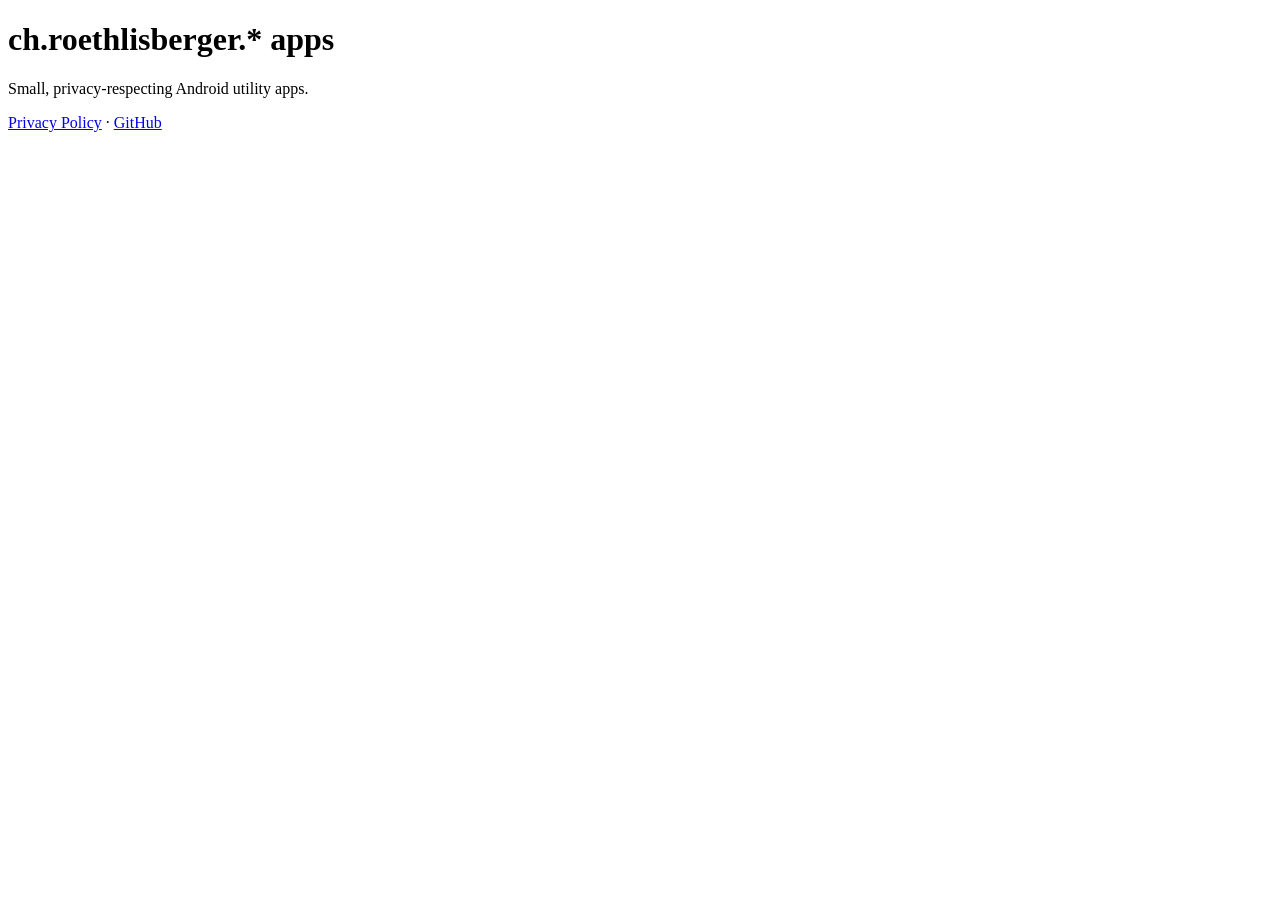
==== index.html @ 37529374 "app-ads.txt for AdMob (pub-1104017260796182) + minimal landing page Co-Authored-By: Claude Opus 4.7 " ====
<!DOCTYPE html>
<html lang="en">
<head>
  <meta charset="utf-8">
  <meta name="viewport" content="width=device-width, initial-scale=1">
  <title>ch.roethlisberger apps</title>
</head>
<body>
  <h1>ch.roethlisberger.* apps</h1>
  <p>Small, privacy-respecting Android utility apps.</p>
  <p>
    <a href="/privacy/">Privacy Policy</a> &middot;
    <a href="https://github.com/Tourist105">GitHub</a>
  </p>
</body>
</html>
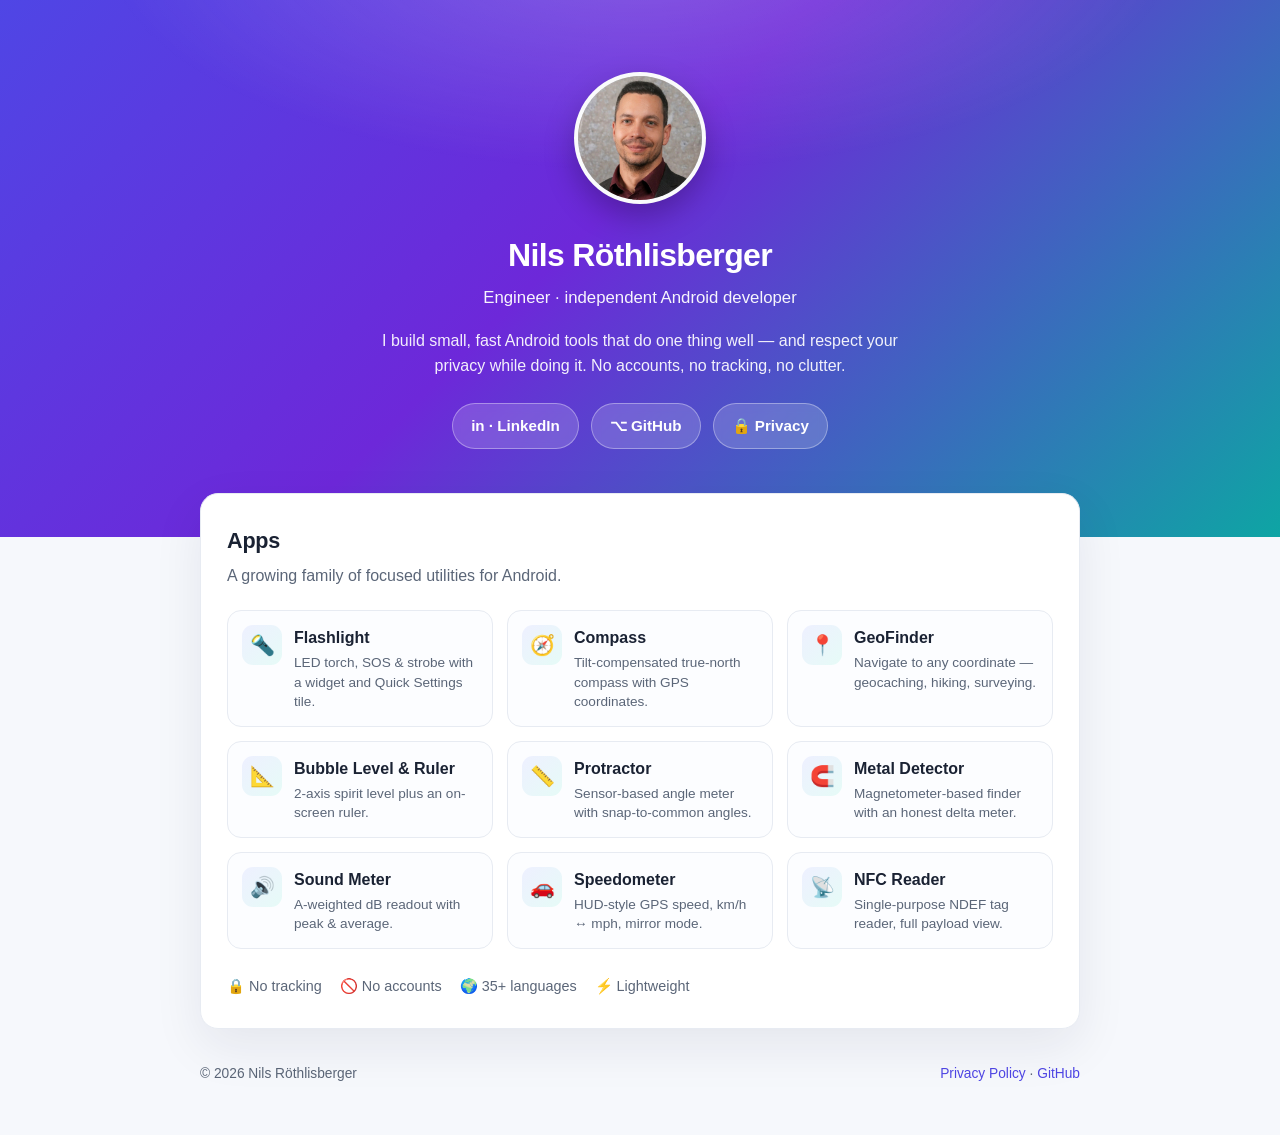
==== commit f0a06a63: "Redesign landing page: profile hero + app portfolio Modern responsive design (gradient hero, photo, " ====
--- a/index.html
+++ b/index.html
@@ -3,14 +3,101 @@
 <head>
   <meta charset="utf-8">
   <meta name="viewport" content="width=device-width, initial-scale=1">
-  <title>ch.roethlisberger apps</title>
+  <title>Nils Röthlisberger — Android apps</title>
+  <meta name="description" content="Small, fast, privacy-respecting Android utility apps by Nils Röthlisberger.">
+  <link rel="icon" href="data:image/svg+xml,<svg xmlns='http://www.w3.org/2000/svg' viewBox='0 0 100 100'><text y='.9em' font-size='90'>🧭</text></svg>">
+  <style>
+    :root{
+      --ink:#1a2233; --muted:#5b6678; --line:#e7ebf2; --card:#ffffff;
+      --accent:#4f46e5; --accent2:#0ea5a4; --bg:#f6f8fc;
+    }
+    *{box-sizing:border-box}
+    html{scroll-behavior:smooth}
+    body{margin:0;background:var(--bg);color:var(--ink);
+      font-family:-apple-system,BlinkMacSystemFont,"Segoe UI",Roboto,Helvetica,Arial,sans-serif;
+      line-height:1.6;-webkit-font-smoothing:antialiased}
+    a{color:var(--accent);text-decoration:none}
+
+    .hero{position:relative;overflow:hidden;color:#fff;text-align:center;
+      padding:72px 20px 88px;
+      background:linear-gradient(135deg,#4f46e5 0%,#6d28d9 45%,#0ea5a4 100%)}
+    .hero::after{content:"";position:absolute;inset:0;
+      background:radial-gradient(60% 60% at 50% -10%,rgba(255,255,255,.22),transparent 70%);pointer-events:none}
+    .avatar{width:132px;height:132px;border-radius:50%;object-fit:cover;
+      border:4px solid rgba(255,255,255,.85);box-shadow:0 12px 30px rgba(0,0,0,.25);
+      background:#dfe3ee}
+    .hero h1{margin:18px 0 4px;font-size:2rem;font-weight:800;letter-spacing:-.02em}
+    .hero .tag{margin:0;font-size:1.05rem;font-weight:500;opacity:.95}
+    .hero .bio{max-width:560px;margin:16px auto 0;opacity:.92;font-size:1rem}
+    .links{margin-top:24px;display:flex;gap:12px;justify-content:center;flex-wrap:wrap}
+    .btn{display:inline-flex;align-items:center;gap:8px;padding:10px 18px;border-radius:999px;
+      font-weight:600;font-size:.95rem;background:rgba(255,255,255,.16);color:#fff;
+      border:1px solid rgba(255,255,255,.35);backdrop-filter:blur(4px);transition:.18s}
+    .btn:hover{background:#fff;color:var(--accent);transform:translateY(-1px)}
+
+    .wrap{max-width:920px;margin:0 auto;padding:0 20px}
+    .section{margin:-44px auto 0;position:relative;z-index:2}
+    .panel{background:var(--card);border:1px solid var(--line);border-radius:18px;
+      padding:30px 26px;box-shadow:0 18px 50px rgba(20,30,60,.08)}
+    h2{font-size:1.35rem;margin:0 0 4px;letter-spacing:-.01em}
+    .lead{color:var(--muted);margin:0 0 22px}
+
+    .grid{display:grid;gap:14px;grid-template-columns:repeat(auto-fill,minmax(220px,1fr))}
+    .app{display:flex;gap:12px;align-items:flex-start;padding:14px;border:1px solid var(--line);
+      border-radius:14px;background:#fcfdff;transition:.18s}
+    .app:hover{border-color:#cdd6ea;box-shadow:0 8px 22px rgba(20,30,60,.07);transform:translateY(-2px)}
+    .ico{flex:0 0 40px;width:40px;height:40px;border-radius:11px;display:grid;place-items:center;
+      font-size:20px;background:linear-gradient(135deg,#eef0ff,#e6fbf7)}
+    .app h3{margin:0 0 2px;font-size:1rem}
+    .app p{margin:0;color:var(--muted);font-size:.85rem;line-height:1.45}
+
+    .values{margin-top:26px;display:flex;gap:18px;flex-wrap:wrap;color:var(--muted);font-size:.9rem}
+    .values span{display:inline-flex;align-items:center;gap:7px}
+
+    footer{max-width:920px;margin:34px auto 50px;padding:0 20px;color:var(--muted);
+      font-size:.86rem;display:flex;justify-content:space-between;flex-wrap:wrap;gap:8px}
+    @media(max-width:520px){.hero{padding:56px 18px 80px}.hero h1{font-size:1.7rem}}
+  </style>
 </head>
 <body>
-  <h1>ch.roethlisberger.* apps</h1>
-  <p>Small, privacy-respecting Android utility apps.</p>
-  <p>
-    <a href="/privacy/">Privacy Policy</a> &middot;
-    <a href="https://github.com/Tourist105">GitHub</a>
-  </p>
+  <header class="hero">
+    <img class="avatar" src="nils.jpg" alt="Nils Röthlisberger">
+    <h1>Nils Röthlisberger</h1>
+    <p class="tag">Engineer · independent Android developer</p>
+    <p class="bio">I build small, fast Android tools that do one thing well — and respect your
+      privacy while doing it. No accounts, no tracking, no clutter.</p>
+    <div class="links">
+      <a class="btn" href="https://www.linkedin.com/in/nilsroethlisberger" target="_blank" rel="noopener">in · LinkedIn</a>
+      <a class="btn" href="https://github.com/Tourist105" target="_blank" rel="noopener">⌥ GitHub</a>
+      <a class="btn" href="/privacy/">🔒 Privacy</a>
+    </div>
+  </header>
+
+  <main class="wrap section">
+    <section class="panel">
+      <h2>Apps</h2>
+      <p class="lead">A growing family of focused utilities for Android.</p>
+      <div class="grid">
+        <div class="app"><div class="ico">🔦</div><div><h3>Flashlight</h3><p>LED torch, SOS &amp; strobe with a widget and Quick Settings tile.</p></div></div>
+        <div class="app"><div class="ico">🧭</div><div><h3>Compass</h3><p>Tilt-compensated true-north compass with GPS coordinates.</p></div></div>
+        <div class="app"><div class="ico">📍</div><div><h3>GeoFinder</h3><p>Navigate to any coordinate — geocaching, hiking, surveying.</p></div></div>
+        <div class="app"><div class="ico">📐</div><div><h3>Bubble Level &amp; Ruler</h3><p>2-axis spirit level plus an on-screen ruler.</p></div></div>
+        <div class="app"><div class="ico">📏</div><div><h3>Protractor</h3><p>Sensor-based angle meter with snap-to-common angles.</p></div></div>
+        <div class="app"><div class="ico">🧲</div><div><h3>Metal Detector</h3><p>Magnetometer-based finder with an honest delta meter.</p></div></div>
+        <div class="app"><div class="ico">🔊</div><div><h3>Sound Meter</h3><p>A-weighted dB readout with peak &amp; average.</p></div></div>
+        <div class="app"><div class="ico">🚗</div><div><h3>Speedometer</h3><p>HUD-style GPS speed, km/h ↔ mph, mirror mode.</p></div></div>
+        <div class="app"><div class="ico">📡</div><div><h3>NFC Reader</h3><p>Single-purpose NDEF tag reader, full payload view.</p></div></div>
+      </div>
+      <div class="values">
+        <span>🔒 No tracking</span><span>🚫 No accounts</span><span>🌍 35+ languages</span><span>⚡ Lightweight</span>
+      </div>
+    </section>
+  </main>
+
+  <footer>
+    <span>© <span id="y"></span> Nils Röthlisberger</span>
+    <span><a href="/privacy/">Privacy Policy</a> · <a href="https://github.com/Tourist105">GitHub</a></span>
+  </footer>
+  <script>document.getElementById('y').textContent=new Date().getFullYear()</script>
 </body>
 </html>
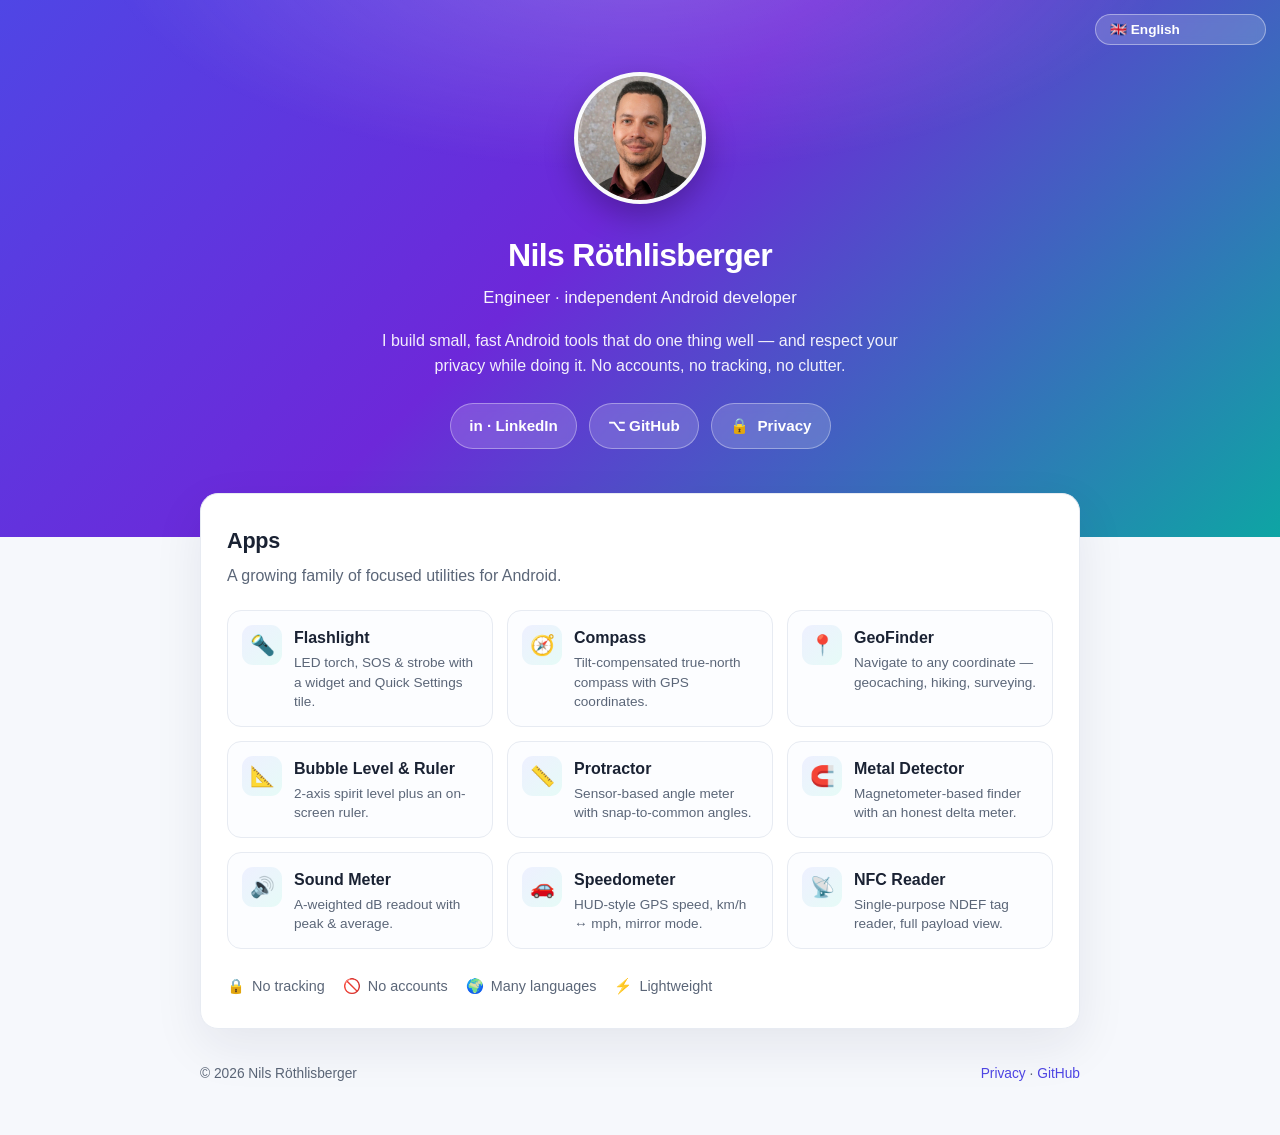
==== commit b26892d8: "Landing page: 33-language i18n (incl. Swiss German) + fix LinkedIn URL - Language switcher + browser" ====
--- a/index.html
+++ b/index.html
@@ -7,25 +7,25 @@
   <meta name="description" content="Small, fast, privacy-respecting Android utility apps by Nils Röthlisberger.">
   <link rel="icon" href="data:image/svg+xml,<svg xmlns='http://www.w3.org/2000/svg' viewBox='0 0 100 100'><text y='.9em' font-size='90'>🧭</text></svg>">
   <style>
-    :root{
-      --ink:#1a2233; --muted:#5b6678; --line:#e7ebf2; --card:#ffffff;
-      --accent:#4f46e5; --accent2:#0ea5a4; --bg:#f6f8fc;
-    }
+    :root{--ink:#1a2233;--muted:#5b6678;--line:#e7ebf2;--card:#fff;--accent:#4f46e5;--bg:#f6f8fc}
     *{box-sizing:border-box}
     html{scroll-behavior:smooth}
     body{margin:0;background:var(--bg);color:var(--ink);
       font-family:-apple-system,BlinkMacSystemFont,"Segoe UI",Roboto,Helvetica,Arial,sans-serif;
       line-height:1.6;-webkit-font-smoothing:antialiased}
     a{color:var(--accent);text-decoration:none}
-
-    .hero{position:relative;overflow:hidden;color:#fff;text-align:center;
-      padding:72px 20px 88px;
+    .hero{position:relative;overflow:hidden;color:#fff;text-align:center;padding:72px 20px 88px;
       background:linear-gradient(135deg,#4f46e5 0%,#6d28d9 45%,#0ea5a4 100%)}
     .hero::after{content:"";position:absolute;inset:0;
       background:radial-gradient(60% 60% at 50% -10%,rgba(255,255,255,.22),transparent 70%);pointer-events:none}
+    .langwrap{position:absolute;top:14px;right:14px;z-index:3}
+    [dir=rtl] .langwrap{right:auto;left:14px}
+    #lang{appearance:none;-webkit-appearance:none;background:rgba(255,255,255,.16);color:#fff;
+      border:1px solid rgba(255,255,255,.4);border-radius:999px;padding:7px 14px;font-size:.85rem;
+      font-weight:600;cursor:pointer;backdrop-filter:blur(4px)}
+    #lang option{color:#1a2233}
     .avatar{width:132px;height:132px;border-radius:50%;object-fit:cover;
-      border:4px solid rgba(255,255,255,.85);box-shadow:0 12px 30px rgba(0,0,0,.25);
-      background:#dfe3ee}
+      border:4px solid rgba(255,255,255,.85);box-shadow:0 12px 30px rgba(0,0,0,.25);background:#dfe3ee}
     .hero h1{margin:18px 0 4px;font-size:2rem;font-weight:800;letter-spacing:-.02em}
     .hero .tag{margin:0;font-size:1.05rem;font-weight:500;opacity:.95}
     .hero .bio{max-width:560px;margin:16px auto 0;opacity:.92;font-size:1rem}
@@ -34,14 +34,12 @@
       font-weight:600;font-size:.95rem;background:rgba(255,255,255,.16);color:#fff;
       border:1px solid rgba(255,255,255,.35);backdrop-filter:blur(4px);transition:.18s}
     .btn:hover{background:#fff;color:var(--accent);transform:translateY(-1px)}
-
     .wrap{max-width:920px;margin:0 auto;padding:0 20px}
     .section{margin:-44px auto 0;position:relative;z-index:2}
-    .panel{background:var(--card);border:1px solid var(--line);border-radius:18px;
-      padding:30px 26px;box-shadow:0 18px 50px rgba(20,30,60,.08)}
+    .panel{background:var(--card);border:1px solid var(--line);border-radius:18px;padding:30px 26px;
+      box-shadow:0 18px 50px rgba(20,30,60,.08)}
     h2{font-size:1.35rem;margin:0 0 4px;letter-spacing:-.01em}
     .lead{color:var(--muted);margin:0 0 22px}
-
     .grid{display:grid;gap:14px;grid-template-columns:repeat(auto-fill,minmax(220px,1fr))}
     .app{display:flex;gap:12px;align-items:flex-start;padding:14px;border:1px solid var(--line);
       border-radius:14px;background:#fcfdff;transition:.18s}
@@ -50,33 +48,31 @@
       font-size:20px;background:linear-gradient(135deg,#eef0ff,#e6fbf7)}
     .app h3{margin:0 0 2px;font-size:1rem}
     .app p{margin:0;color:var(--muted);font-size:.85rem;line-height:1.45}
-
     .values{margin-top:26px;display:flex;gap:18px;flex-wrap:wrap;color:var(--muted);font-size:.9rem}
     .values span{display:inline-flex;align-items:center;gap:7px}
-
-    footer{max-width:920px;margin:34px auto 50px;padding:0 20px;color:var(--muted);
-      font-size:.86rem;display:flex;justify-content:space-between;flex-wrap:wrap;gap:8px}
+    footer{max-width:920px;margin:34px auto 50px;padding:0 20px;color:var(--muted);font-size:.86rem;
+      display:flex;justify-content:space-between;flex-wrap:wrap;gap:8px}
     @media(max-width:520px){.hero{padding:56px 18px 80px}.hero h1{font-size:1.7rem}}
   </style>
 </head>
 <body>
   <header class="hero">
+    <div class="langwrap"><select id="lang" aria-label="Language"></select></div>
     <img class="avatar" src="nils.jpg" alt="Nils Röthlisberger">
     <h1>Nils Röthlisberger</h1>
-    <p class="tag">Engineer · independent Android developer</p>
-    <p class="bio">I build small, fast Android tools that do one thing well — and respect your
-      privacy while doing it. No accounts, no tracking, no clutter.</p>
+    <p class="tag" data-i18n="tag">Engineer · independent Android developer</p>
+    <p class="bio" data-i18n="bio">I build small, fast Android tools that do one thing well — and respect your privacy while doing it. No accounts, no tracking, no clutter.</p>
     <div class="links">
-      <a class="btn" href="https://www.linkedin.com/in/nilsroethlisberger" target="_blank" rel="noopener">in · LinkedIn</a>
+      <a class="btn" href="https://www.linkedin.com/in/nils-r%C3%B6thlisberger-36630034a/" target="_blank" rel="noopener">in · LinkedIn</a>
       <a class="btn" href="https://github.com/Tourist105" target="_blank" rel="noopener">⌥ GitHub</a>
-      <a class="btn" href="/privacy/">🔒 Privacy</a>
+      <a class="btn" href="/privacy/">🔒 <span data-i18n="privacy">Privacy</span></a>
     </div>
   </header>
 
   <main class="wrap section">
     <section class="panel">
-      <h2>Apps</h2>
-      <p class="lead">A growing family of focused utilities for Android.</p>
+      <h2 data-i18n="apps">Apps</h2>
+      <p class="lead" data-i18n="lead">A growing family of focused utilities for Android.</p>
       <div class="grid">
         <div class="app"><div class="ico">🔦</div><div><h3>Flashlight</h3><p>LED torch, SOS &amp; strobe with a widget and Quick Settings tile.</p></div></div>
         <div class="app"><div class="ico">🧭</div><div><h3>Compass</h3><p>Tilt-compensated true-north compass with GPS coordinates.</p></div></div>
@@ -89,15 +85,81 @@
         <div class="app"><div class="ico">📡</div><div><h3>NFC Reader</h3><p>Single-purpose NDEF tag reader, full payload view.</p></div></div>
       </div>
       <div class="values">
-        <span>🔒 No tracking</span><span>🚫 No accounts</span><span>🌍 35+ languages</span><span>⚡ Lightweight</span>
+        <span>🔒 <span data-i18n="vTrack">No tracking</span></span>
+        <span>🚫 <span data-i18n="vAcct">No accounts</span></span>
+        <span>🌍 <span data-i18n="vLang">Many languages</span></span>
+        <span>⚡ <span data-i18n="vLight">Lightweight</span></span>
       </div>
     </section>
   </main>
 
   <footer>
     <span>© <span id="y"></span> Nils Röthlisberger</span>
-    <span><a href="/privacy/">Privacy Policy</a> · <a href="https://github.com/Tourist105">GitHub</a></span>
+    <span><a href="/privacy/" data-i18n="privacy">Privacy</a> · <a href="https://github.com/Tourist105">GitHub</a></span>
   </footer>
-  <script>document.getElementById('y').textContent=new Date().getFullYear()</script>
+
+  <script>
+  document.getElementById('y').textContent=new Date().getFullYear();
+  const I18N={
+    en:{tag:"Engineer · independent Android developer",bio:"I build small, fast Android tools that do one thing well — and respect your privacy while doing it. No accounts, no tracking, no clutter.",privacy:"Privacy",apps:"Apps",lead:"A growing family of focused utilities for Android.",vTrack:"No tracking",vAcct:"No accounts",vLang:"Many languages",vLight:"Lightweight"},
+    de:{tag:"Ingenieur · unabhängiger Android-Entwickler",bio:"Ich baue kleine, schnelle Android-Tools, die eine Sache gut machen — und dabei deine Privatsphäre respektieren. Keine Konten, kein Tracking, kein Ballast.",privacy:"Datenschutz",apps:"Apps",lead:"Eine wachsende Familie fokussierter Android-Tools.",vTrack:"Kein Tracking",vAcct:"Keine Konten",vLang:"Viele Sprachen",vLight:"Leichtgewichtig"},
+    fr:{tag:"Ingénieur · développeur Android indépendant",bio:"Je crée de petits outils Android rapides qui font une chose bien — tout en respectant votre vie privée. Pas de comptes, pas de pistage, pas d'encombrement.",privacy:"Confidentialité",apps:"Applications",lead:"Une famille grandissante d'utilitaires Android ciblés.",vTrack:"Aucun pistage",vAcct:"Aucun compte",vLang:"De nombreuses langues",vLight:"Léger"},
+    it:{tag:"Ingegnere · sviluppatore Android indipendente",bio:"Creo piccoli e veloci strumenti Android che fanno bene una cosa sola — rispettando la tua privacy. Niente account, niente tracciamento, niente fronzoli.",privacy:"Privacy",apps:"App",lead:"Una famiglia in crescita di utilità Android mirate.",vTrack:"Nessun tracciamento",vAcct:"Nessun account",vLang:"Molte lingue",vLight:"Leggero"},
+    es:{tag:"Ingeniero · desarrollador Android independiente",bio:"Creo herramientas Android pequeñas y rápidas que hacen una cosa bien, respetando tu privacidad. Sin cuentas, sin rastreo, sin estorbos.",privacy:"Privacidad",apps:"Apps",lead:"Una familia creciente de utilidades Android enfocadas.",vTrack:"Sin rastreo",vAcct:"Sin cuentas",vLang:"Muchos idiomas",vLight:"Ligero"},
+    pt:{tag:"Engenheiro · desenvolvedor Android independente",bio:"Crio ferramentas Android pequenas e rápidas que fazem uma coisa bem — respeitando a sua privacidade. Sem contas, sem rastreamento, sem excessos.",privacy:"Privacidade",apps:"Apps",lead:"Uma família crescente de utilitários Android focados.",vTrack:"Sem rastreamento",vAcct:"Sem contas",vLang:"Muitos idiomas",vLight:"Leve"},
+    nl:{tag:"Ingenieur · onafhankelijke Android-ontwikkelaar",bio:"Ik maak kleine, snelle Android-tools die één ding goed doen — met respect voor je privacy. Geen accounts, geen tracking, geen rommel.",privacy:"Privacy",apps:"Apps",lead:"Een groeiende familie van gerichte Android-hulpmiddelen.",vTrack:"Geen tracking",vAcct:"Geen accounts",vLang:"Veel talen",vLight:"Lichtgewicht"},
+    pl:{tag:"Inżynier · niezależny deweloper Androida",bio:"Tworzę małe, szybkie narzędzia na Androida, które robią jedną rzecz dobrze — szanując Twoją prywatność. Bez kont, bez śledzenia, bez bałaganu.",privacy:"Prywatność",apps:"Aplikacje",lead:"Rosnąca rodzina skupionych narzędzi na Androida.",vTrack:"Brak śledzenia",vAcct:"Brak kont",vLang:"Wiele języków",vLight:"Lekki"},
+    ru:{tag:"Инженер · независимый Android-разработчик",bio:"Я создаю маленькие быстрые инструменты для Android, которые хорошо делают одно дело — и уважают вашу приватность. Без аккаунтов, без слежки, без лишнего.",privacy:"Конфиденциальность",apps:"Приложения",lead:"Растущее семейство компактных утилит для Android.",vTrack:"Без слежки",vAcct:"Без аккаунтов",vLang:"Много языков",vLight:"Лёгкий"},
+    uk:{tag:"Інженер · незалежний Android-розробник",bio:"Я створюю маленькі швидкі інструменти для Android, які добре роблять одну справу — і поважають вашу приватність. Без акаунтів, без стеження, без зайвого.",privacy:"Конфіденційність",apps:"Застосунки",lead:"Зростаюча родина компактних утиліт для Android.",vTrack:"Без стеження",vAcct:"Без акаунтів",vLang:"Багато мов",vLight:"Легкий"},
+    cs:{tag:"Inženýr · nezávislý vývojář pro Android",bio:"Tvořím malé, rychlé nástroje pro Android, které dělají jednu věc dobře — a respektují vaše soukromí. Žádné účty, žádné sledování, žádný nepořádek.",privacy:"Soukromí",apps:"Aplikace",lead:"Rostoucí rodina cílených nástrojů pro Android.",vTrack:"Žádné sledování",vAcct:"Žádné účty",vLang:"Mnoho jazyků",vLight:"Lehký"},
+    da:{tag:"Ingeniør · uafhængig Android-udvikler",bio:"Jeg laver små, hurtige Android-værktøjer, der gør én ting godt — og respekterer dit privatliv. Ingen konti, ingen sporing, intet rod.",privacy:"Privatliv",apps:"Apps",lead:"En voksende familie af fokuserede Android-værktøjer.",vTrack:"Ingen sporing",vAcct:"Ingen konti",vLang:"Mange sprog",vLight:"Letvægts"},
+    sv:{tag:"Ingenjör · oberoende Android-utvecklare",bio:"Jag bygger små, snabba Android-verktyg som gör en sak bra — och respekterar din integritet. Inga konton, ingen spårning, inget krångel.",privacy:"Integritet",apps:"Appar",lead:"En växande familj av fokuserade Android-verktyg.",vTrack:"Ingen spårning",vAcct:"Inga konton",vLang:"Många språk",vLight:"Lättviktig"},
+    ro:{tag:"Inginer · dezvoltator Android independent",bio:"Creez unelte Android mici și rapide care fac un lucru bine — respectându-ți confidențialitatea. Fără conturi, fără urmărire, fără dezordine.",privacy:"Confidențialitate",apps:"Aplicații",lead:"O familie în creștere de utilitare Android concentrate.",vTrack:"Fără urmărire",vAcct:"Fără conturi",vLang:"Multe limbi",vLight:"Ușor"},
+    hu:{tag:"Mérnök · független Android-fejlesztő",bio:"Kicsi, gyors Android-eszközöket készítek, amelyek egy dolgot csinálnak jól — tiszteletben tartva a magánszférádat. Nincs fiók, nincs követés, nincs felesleg.",privacy:"Adatvédelem",apps:"Alkalmazások",lead:"Fókuszált Android-eszközök növekvő családja.",vTrack:"Nincs követés",vAcct:"Nincs fiók",vLang:"Sok nyelv",vLight:"Könnyű"},
+    el:{tag:"Μηχανικός · ανεξάρτητος προγραμματιστής Android",bio:"Φτιάχνω μικρά, γρήγορα εργαλεία Android που κάνουν ένα πράγμα καλά — σεβόμενος το απόρρητό σας. Χωρίς λογαριασμούς, χωρίς παρακολούθηση, χωρίς περιττά.",privacy:"Απόρρητο",apps:"Εφαρμογές",lead:"Μια αυξανόμενη οικογένεια εστιασμένων εργαλείων Android.",vTrack:"Χωρίς παρακολούθηση",vAcct:"Χωρίς λογαριασμούς",vLang:"Πολλές γλώσσες",vLight:"Ελαφρύ"},
+    tr:{tag:"Mühendis · bağımsız Android geliştiricisi",bio:"Tek bir işi iyi yapan küçük, hızlı Android araçları yapıyorum — gizliliğinize saygı duyarak. Hesap yok, takip yok, karmaşa yok.",privacy:"Gizlilik",apps:"Uygulamalar",lead:"Odaklı Android araçlarından oluşan büyüyen bir aile.",vTrack:"Takip yok",vAcct:"Hesap yok",vLang:"Birçok dil",vLight:"Hafif"},
+    ar:{tag:"مهندس · مطوّر Android مستقل",bio:"أصنع أدوات Android صغيرة وسريعة تؤدي مهمة واحدة بإتقان — مع احترام خصوصيتك. بلا حسابات، بلا تتبّع، بلا فوضى.",privacy:"الخصوصية",apps:"التطبيقات",lead:"عائلة متنامية من أدوات Android المركّزة.",vTrack:"بلا تتبّع",vAcct:"بلا حسابات",vLang:"لغات عديدة",vLight:"خفيف"},
+    fa:{tag:"مهندس · توسعه‌دهنده مستقل اندروید",bio:"ابزارهای کوچک و سریع اندروید می‌سازم که یک کار را خوب انجام می‌دهند — و به حریم خصوصی شما احترام می‌گذارند. بدون حساب، بدون ردیابی، بدون شلوغی.",privacy:"حریم خصوصی",apps:"برنامه‌ها",lead:"خانواده‌ای رو به رشد از ابزارهای متمرکز اندروید.",vTrack:"بدون ردیابی",vAcct:"بدون حساب",vLang:"زبان‌های متعدد",vLight:"سبک"},
+    he:{tag:"מהנדס · מפתח אנדרואיד עצמאי",bio:"אני בונה כלי אנדרואיד קטנים ומהירים שעושים דבר אחד היטב — תוך כבוד לפרטיות שלך. בלי חשבונות, בלי מעקב, בלי עומס.",privacy:"פרטיות",apps:"אפליקציות",lead:"משפחה גדלה של כלי אנדרואיד ממוקדים.",vTrack:"בלי מעקב",vAcct:"בלי חשבונות",vLang:"שפות רבות",vLight:"קליל"},
+    hi:{tag:"इंजीनियर · स्वतंत्र Android डेवलपर",bio:"मैं छोटे, तेज़ Android टूल बनाता हूँ जो एक काम अच्छे से करते हैं — और आपकी निजता का सम्मान करते हैं। कोई खाता नहीं, कोई ट्रैकिंग नहीं, कोई अव्यवस्था नहीं।",privacy:"गोपनीयता",apps:"ऐप्स",lead:"केंद्रित Android उपयोगिताओं का बढ़ता परिवार।",vTrack:"कोई ट्रैकिंग नहीं",vAcct:"कोई खाता नहीं",vLang:"कई भाषाएँ",vLight:"हल्का"},
+    bn:{tag:"প্রকৌশলী · স্বাধীন Android ডেভেলপার",bio:"আমি ছোট, দ্রুত Android টুল তৈরি করি যা একটি কাজ ভালোভাবে করে — এবং আপনার গোপনীয়তাকে সম্মান করে। কোনো অ্যাকাউন্ট নেই, কোনো ট্র্যাকিং নেই, কোনো জঞ্জাল নেই।",privacy:"গোপনীয়তা",apps:"অ্যাপস",lead:"মনোযোগী Android ইউটিলিটির ক্রমবর্ধমান পরিবার।",vTrack:"কোনো ট্র্যাকিং নেই",vAcct:"কোনো অ্যাকাউন্ট নেই",vLang:"অনেক ভাষা",vLight:"হালকা"},
+    ur:{tag:"انجینئر · آزاد Android ڈویلپر",bio:"میں چھوٹے، تیز Android ٹولز بناتا ہوں جو ایک کام اچھی طرح کرتے ہیں — اور آپ کی پرائیویسی کا احترام کرتے ہیں۔ کوئی اکاؤنٹ نہیں، کوئی ٹریکنگ نہیں، کوئی بے ترتیبی نہیں۔",privacy:"پرائیویسی",apps:"ایپس",lead:"مرکوز Android افادیتوں کا بڑھتا خاندان۔",vTrack:"کوئی ٹریکنگ نہیں",vAcct:"کوئی اکاؤنٹ نہیں",vLang:"بہت سی زبانیں",vLight:"ہلکا"},
+    th:{tag:"วิศวกร · นักพัฒนา Android อิสระ",bio:"ผมสร้างเครื่องมือ Android ขนาดเล็กที่รวดเร็ว ทำสิ่งเดียวได้ดี — และเคารพความเป็นส่วนตัวของคุณ ไม่มีบัญชี ไม่มีการติดตาม ไม่มีความรกรุงรัง",privacy:"ความเป็นส่วนตัว",apps:"แอป",lead:"ครอบครัวเครื่องมือ Android ที่เน้นเฉพาะทางซึ่งกำลังเติบโต",vTrack:"ไม่มีการติดตาม",vAcct:"ไม่มีบัญชี",vLang:"หลายภาษา",vLight:"น้ำหนักเบา"},
+    vi:{tag:"Kỹ sư · nhà phát triển Android độc lập",bio:"Tôi tạo những công cụ Android nhỏ, nhanh, làm tốt một việc — và tôn trọng quyền riêng tư của bạn. Không tài khoản, không theo dõi, không rườm rà.",privacy:"Quyền riêng tư",apps:"Ứng dụng",lead:"Một gia đình ngày càng lớn các tiện ích Android tập trung.",vTrack:"Không theo dõi",vAcct:"Không tài khoản",vLang:"Nhiều ngôn ngữ",vLight:"Nhẹ"},
+    id:{tag:"Insinyur · pengembang Android independen",bio:"Saya membuat alat Android kecil dan cepat yang melakukan satu hal dengan baik — sambil menghormati privasi Anda. Tanpa akun, tanpa pelacakan, tanpa kekacauan.",privacy:"Privasi",apps:"Aplikasi",lead:"Keluarga utilitas Android terfokus yang terus berkembang.",vTrack:"Tanpa pelacakan",vAcct:"Tanpa akun",vLang:"Banyak bahasa",vLight:"Ringan"},
+    ms:{tag:"Jurutera · pembangun Android bebas",bio:"Saya membina alat Android kecil dan pantas yang melakukan satu perkara dengan baik — sambil menghormati privasi anda. Tiada akaun, tiada penjejakan, tiada kekemasan.",privacy:"Privasi",apps:"Apl",lead:"Keluarga utiliti Android tertumpu yang semakin berkembang.",vTrack:"Tiada penjejakan",vAcct:"Tiada akaun",vLang:"Banyak bahasa",vLight:"Ringan"},
+    tl:{tag:"Inhinyero · independent na Android developer",bio:"Gumagawa ako ng maliliit at mabilis na Android tools na mahusay sa isang bagay — at iginagalang ang iyong privacy. Walang account, walang pagsubaybay, walang kalat.",privacy:"Privacy",apps:"Mga app",lead:"Lumalagong pamilya ng nakatuong Android utilities.",vTrack:"Walang pagsubaybay",vAcct:"Walang account",vLang:"Maraming wika",vLight:"Magaan"},
+    ja:{tag:"エンジニア · 独立系 Android 開発者",bio:"ひとつのことをしっかりこなす、小さくて速い Android ツールを作っています。あなたのプライバシーを尊重します。アカウント不要、追跡なし、無駄なし。",privacy:"プライバシー",apps:"アプリ",lead:"集中した Android ユーティリティの成長中のファミリー。",vTrack:"追跡なし",vAcct:"アカウント不要",vLang:"多言語対応",vLight:"軽量"},
+    ko:{tag:"엔지니어 · 독립 Android 개발자",bio:"한 가지를 제대로 해내는 작고 빠른 Android 도구를 만듭니다 — 당신의 개인정보를 존중하면서요. 계정 없음, 추적 없음, 군더더기 없음.",privacy:"개인정보",apps:"앱",lead:"집중된 Android 유틸리티의 성장하는 제품군.",vTrack:"추적 없음",vAcct:"계정 없음",vLang:"다국어 지원",vLight:"가벼움"},
+    "zh-CN":{tag:"工程师 · 独立 Android 开发者",bio:"我打造小巧快速、专注做好一件事的 Android 工具，同时尊重你的隐私。无账户、无跟踪、无冗余。",privacy:"隐私",apps:"应用",lead:"不断壮大的专注型 Android 工具家族。",vTrack:"无跟踪",vAcct:"无账户",vLang:"多种语言",vLight:"轻量"},
+    "zh-TW":{tag:"工程師 · 獨立 Android 開發者",bio:"我打造小巧快速、專注做好一件事的 Android 工具，同時尊重你的隱私。無帳戶、無追蹤、無冗餘。",privacy:"隱私",apps:"應用程式",lead:"不斷壯大的專注型 Android 工具家族。",vTrack:"無追蹤",vAcct:"無帳戶",vLang:"多種語言",vLight:"輕量"}
+  };
+  I18N["de-CH"]=I18N.de; // Swiss German readers use standard German content
+  const LANGS=[["en","🇬🇧","English"],["de","🇩🇪","Deutsch"],["de-CH","🇨🇭","Deutsch (Schweiz)"],["fr","🇫🇷","Français"],["it","🇮🇹","Italiano"],["es","🇪🇸","Español"],["pt","🇵🇹","Português"],["nl","🇳🇱","Nederlands"],["pl","🇵🇱","Polski"],["ru","🇷🇺","Русский"],["uk","🇺🇦","Українська"],["cs","🇨🇿","Čeština"],["da","🇩🇰","Dansk"],["sv","🇸🇪","Svenska"],["ro","🇷🇴","Română"],["hu","🇭🇺","Magyar"],["el","🇬🇷","Ελληνικά"],["tr","🇹🇷","Türkçe"],["ar","🇸🇦","العربية"],["fa","🇮🇷","فارسی"],["he","🇮🇱","עברית"],["hi","🇮🇳","हिन्दी"],["bn","🇧🇩","বাংলা"],["ur","🇵🇰","اردو"],["th","🇹🇭","ไทย"],["vi","🇻🇳","Tiếng Việt"],["id","🇮🇩","Indonesia"],["ms","🇲🇾","Melayu"],["tl","🇵🇭","Filipino"],["ja","🇯🇵","日本語"],["ko","🇰🇷","한국어"],["zh-CN","🇨🇳","简体中文"],["zh-TW","🇹🇼","繁體中文"]];
+  const RTL=["ar","fa","he","ur"];
+  const sel=document.getElementById('lang');
+  LANGS.forEach(function(l){var o=document.createElement('option');o.value=l[0];o.textContent=l[1]+"  "+l[2];sel.appendChild(o);});
+  function pick(){
+    var saved=localStorage.getItem('lang');
+    if(saved&&I18N[saved])return saved;
+    var ls=navigator.languages||[navigator.language||'en'];
+    for(var i=0;i<ls.length;i++){
+      var l=ls[i];if(I18N[l])return l;
+      var base=l.split('-')[0];
+      if(base==='zh')return /TW|HK|MO|Hant/i.test(l)?'zh-TW':'zh-CN';
+      if(I18N[base])return base;
+    }
+    return 'en';
+  }
+  function apply(code){
+    var t=I18N[code]||I18N.en;
+    document.querySelectorAll('[data-i18n]').forEach(function(e){var k=e.getAttribute('data-i18n');if(t[k])e.textContent=t[k];});
+    document.documentElement.lang=code;
+    document.documentElement.dir=RTL.indexOf(code)>=0?'rtl':'ltr';
+    sel.value=code;
+  }
+  apply(pick());
+  sel.addEventListener('change',function(e){localStorage.setItem('lang',e.target.value);apply(e.target.value);});
+  </script>
 </body>
 </html>
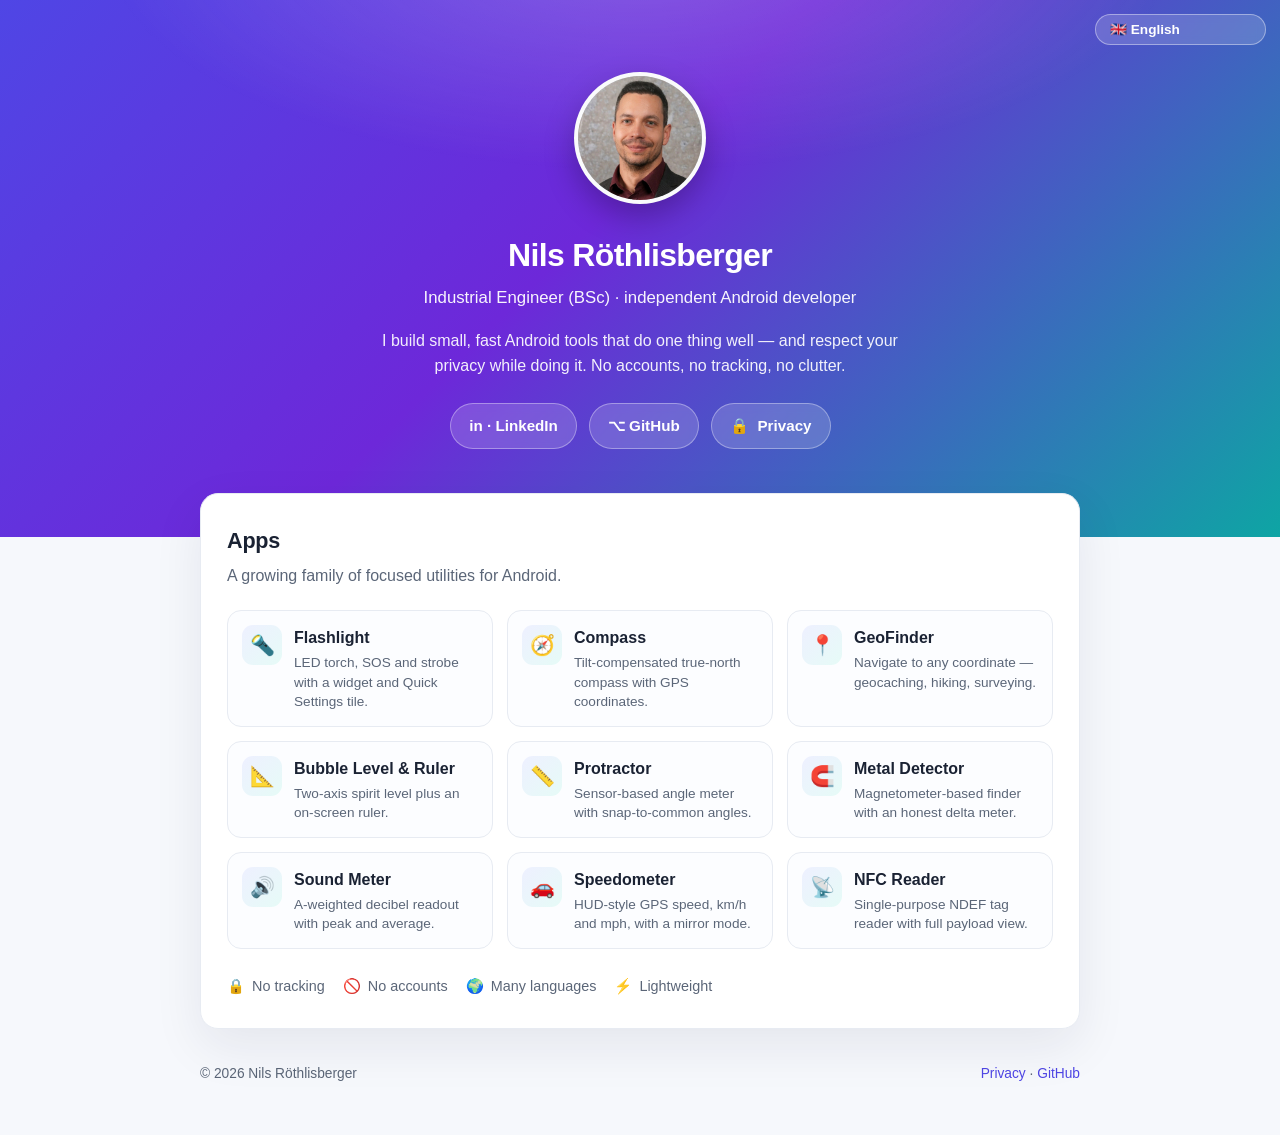
==== commit c6ad6e40: "Landing page: translate app titles+descriptions, fetch-based i18n, BSc title - App titles + descript" ====
--- a/index.html
+++ b/index.html
@@ -60,7 +60,7 @@
     <div class="langwrap"><select id="lang" aria-label="Language"></select></div>
     <img class="avatar" src="nils.jpg" alt="Nils Röthlisberger">
     <h1>Nils Röthlisberger</h1>
-    <p class="tag" data-i18n="tag">Engineer · independent Android developer</p>
+    <p class="tag" data-i18n="tag">Industrial Engineer (BSc) · independent Android developer</p>
     <p class="bio" data-i18n="bio">I build small, fast Android tools that do one thing well — and respect your privacy while doing it. No accounts, no tracking, no clutter.</p>
     <div class="links">
       <a class="btn" href="https://www.linkedin.com/in/nils-r%C3%B6thlisberger-36630034a/" target="_blank" rel="noopener">in · LinkedIn</a>
@@ -74,15 +74,15 @@
       <h2 data-i18n="apps">Apps</h2>
       <p class="lead" data-i18n="lead">A growing family of focused utilities for Android.</p>
       <div class="grid">
-        <div class="app"><div class="ico">🔦</div><div><h3>Flashlight</h3><p>LED torch, SOS &amp; strobe with a widget and Quick Settings tile.</p></div></div>
-        <div class="app"><div class="ico">🧭</div><div><h3>Compass</h3><p>Tilt-compensated true-north compass with GPS coordinates.</p></div></div>
-        <div class="app"><div class="ico">📍</div><div><h3>GeoFinder</h3><p>Navigate to any coordinate — geocaching, hiking, surveying.</p></div></div>
-        <div class="app"><div class="ico">📐</div><div><h3>Bubble Level &amp; Ruler</h3><p>2-axis spirit level plus an on-screen ruler.</p></div></div>
-        <div class="app"><div class="ico">📏</div><div><h3>Protractor</h3><p>Sensor-based angle meter with snap-to-common angles.</p></div></div>
-        <div class="app"><div class="ico">🧲</div><div><h3>Metal Detector</h3><p>Magnetometer-based finder with an honest delta meter.</p></div></div>
-        <div class="app"><div class="ico">🔊</div><div><h3>Sound Meter</h3><p>A-weighted dB readout with peak &amp; average.</p></div></div>
-        <div class="app"><div class="ico">🚗</div><div><h3>Speedometer</h3><p>HUD-style GPS speed, km/h ↔ mph, mirror mode.</p></div></div>
-        <div class="app"><div class="ico">📡</div><div><h3>NFC Reader</h3><p>Single-purpose NDEF tag reader, full payload view.</p></div></div>
+        <div class="app"><div class="ico">🔦</div><div><h3 data-i18n="t_flashlight">Flashlight</h3><p data-i18n="d_flashlight">LED torch, SOS and strobe with a widget and Quick Settings tile.</p></div></div>
+        <div class="app"><div class="ico">🧭</div><div><h3 data-i18n="t_compass">Compass</h3><p data-i18n="d_compass">Tilt-compensated true-north compass with GPS coordinates.</p></div></div>
+        <div class="app"><div class="ico">📍</div><div><h3 data-i18n="t_geofinder">GeoFinder</h3><p data-i18n="d_geofinder">Navigate to any coordinate — geocaching, hiking, surveying.</p></div></div>
+        <div class="app"><div class="ico">📐</div><div><h3 data-i18n="t_bubble">Bubble Level &amp; Ruler</h3><p data-i18n="d_bubble">Two-axis spirit level plus an on-screen ruler.</p></div></div>
+        <div class="app"><div class="ico">📏</div><div><h3 data-i18n="t_protractor">Protractor</h3><p data-i18n="d_protractor">Sensor-based angle meter with snap-to-common angles.</p></div></div>
+        <div class="app"><div class="ico">🧲</div><div><h3 data-i18n="t_metal">Metal Detector</h3><p data-i18n="d_metal">Magnetometer-based finder with an honest delta meter.</p></div></div>
+        <div class="app"><div class="ico">🔊</div><div><h3 data-i18n="t_sound">Sound Meter</h3><p data-i18n="d_sound">A-weighted decibel readout with peak and average.</p></div></div>
+        <div class="app"><div class="ico">🚗</div><div><h3 data-i18n="t_speed">Speedometer</h3><p data-i18n="d_speed">HUD-style GPS speed, km/h and mph, with a mirror mode.</p></div></div>
+        <div class="app"><div class="ico">📡</div><div><h3 data-i18n="t_nfc">NFC Reader</h3><p data-i18n="d_nfc">Single-purpose NDEF tag reader with full payload view.</p></div></div>
       </div>
       <div class="values">
         <span>🔒 <span data-i18n="vTrack">No tracking</span></span>
@@ -100,66 +100,15 @@
 
   <script>
   document.getElementById('y').textContent=new Date().getFullYear();
-  const I18N={
-    en:{tag:"Engineer · independent Android developer",bio:"I build small, fast Android tools that do one thing well — and respect your privacy while doing it. No accounts, no tracking, no clutter.",privacy:"Privacy",apps:"Apps",lead:"A growing family of focused utilities for Android.",vTrack:"No tracking",vAcct:"No accounts",vLang:"Many languages",vLight:"Lightweight"},
-    de:{tag:"Ingenieur · unabhängiger Android-Entwickler",bio:"Ich baue kleine, schnelle Android-Tools, die eine Sache gut machen — und dabei deine Privatsphäre respektieren. Keine Konten, kein Tracking, kein Ballast.",privacy:"Datenschutz",apps:"Apps",lead:"Eine wachsende Familie fokussierter Android-Tools.",vTrack:"Kein Tracking",vAcct:"Keine Konten",vLang:"Viele Sprachen",vLight:"Leichtgewichtig"},
-    fr:{tag:"Ingénieur · développeur Android indépendant",bio:"Je crée de petits outils Android rapides qui font une chose bien — tout en respectant votre vie privée. Pas de comptes, pas de pistage, pas d'encombrement.",privacy:"Confidentialité",apps:"Applications",lead:"Une famille grandissante d'utilitaires Android ciblés.",vTrack:"Aucun pistage",vAcct:"Aucun compte",vLang:"De nombreuses langues",vLight:"Léger"},
-    it:{tag:"Ingegnere · sviluppatore Android indipendente",bio:"Creo piccoli e veloci strumenti Android che fanno bene una cosa sola — rispettando la tua privacy. Niente account, niente tracciamento, niente fronzoli.",privacy:"Privacy",apps:"App",lead:"Una famiglia in crescita di utilità Android mirate.",vTrack:"Nessun tracciamento",vAcct:"Nessun account",vLang:"Molte lingue",vLight:"Leggero"},
-    es:{tag:"Ingeniero · desarrollador Android independiente",bio:"Creo herramientas Android pequeñas y rápidas que hacen una cosa bien, respetando tu privacidad. Sin cuentas, sin rastreo, sin estorbos.",privacy:"Privacidad",apps:"Apps",lead:"Una familia creciente de utilidades Android enfocadas.",vTrack:"Sin rastreo",vAcct:"Sin cuentas",vLang:"Muchos idiomas",vLight:"Ligero"},
-    pt:{tag:"Engenheiro · desenvolvedor Android independente",bio:"Crio ferramentas Android pequenas e rápidas que fazem uma coisa bem — respeitando a sua privacidade. Sem contas, sem rastreamento, sem excessos.",privacy:"Privacidade",apps:"Apps",lead:"Uma família crescente de utilitários Android focados.",vTrack:"Sem rastreamento",vAcct:"Sem contas",vLang:"Muitos idiomas",vLight:"Leve"},
-    nl:{tag:"Ingenieur · onafhankelijke Android-ontwikkelaar",bio:"Ik maak kleine, snelle Android-tools die één ding goed doen — met respect voor je privacy. Geen accounts, geen tracking, geen rommel.",privacy:"Privacy",apps:"Apps",lead:"Een groeiende familie van gerichte Android-hulpmiddelen.",vTrack:"Geen tracking",vAcct:"Geen accounts",vLang:"Veel talen",vLight:"Lichtgewicht"},
-    pl:{tag:"Inżynier · niezależny deweloper Androida",bio:"Tworzę małe, szybkie narzędzia na Androida, które robią jedną rzecz dobrze — szanując Twoją prywatność. Bez kont, bez śledzenia, bez bałaganu.",privacy:"Prywatność",apps:"Aplikacje",lead:"Rosnąca rodzina skupionych narzędzi na Androida.",vTrack:"Brak śledzenia",vAcct:"Brak kont",vLang:"Wiele języków",vLight:"Lekki"},
-    ru:{tag:"Инженер · независимый Android-разработчик",bio:"Я создаю маленькие быстрые инструменты для Android, которые хорошо делают одно дело — и уважают вашу приватность. Без аккаунтов, без слежки, без лишнего.",privacy:"Конфиденциальность",apps:"Приложения",lead:"Растущее семейство компактных утилит для Android.",vTrack:"Без слежки",vAcct:"Без аккаунтов",vLang:"Много языков",vLight:"Лёгкий"},
-    uk:{tag:"Інженер · незалежний Android-розробник",bio:"Я створюю маленькі швидкі інструменти для Android, які добре роблять одну справу — і поважають вашу приватність. Без акаунтів, без стеження, без зайвого.",privacy:"Конфіденційність",apps:"Застосунки",lead:"Зростаюча родина компактних утиліт для Android.",vTrack:"Без стеження",vAcct:"Без акаунтів",vLang:"Багато мов",vLight:"Легкий"},
-    cs:{tag:"Inženýr · nezávislý vývojář pro Android",bio:"Tvořím malé, rychlé nástroje pro Android, které dělají jednu věc dobře — a respektují vaše soukromí. Žádné účty, žádné sledování, žádný nepořádek.",privacy:"Soukromí",apps:"Aplikace",lead:"Rostoucí rodina cílených nástrojů pro Android.",vTrack:"Žádné sledování",vAcct:"Žádné účty",vLang:"Mnoho jazyků",vLight:"Lehký"},
-    da:{tag:"Ingeniør · uafhængig Android-udvikler",bio:"Jeg laver små, hurtige Android-værktøjer, der gør én ting godt — og respekterer dit privatliv. Ingen konti, ingen sporing, intet rod.",privacy:"Privatliv",apps:"Apps",lead:"En voksende familie af fokuserede Android-værktøjer.",vTrack:"Ingen sporing",vAcct:"Ingen konti",vLang:"Mange sprog",vLight:"Letvægts"},
-    sv:{tag:"Ingenjör · oberoende Android-utvecklare",bio:"Jag bygger små, snabba Android-verktyg som gör en sak bra — och respekterar din integritet. Inga konton, ingen spårning, inget krångel.",privacy:"Integritet",apps:"Appar",lead:"En växande familj av fokuserade Android-verktyg.",vTrack:"Ingen spårning",vAcct:"Inga konton",vLang:"Många språk",vLight:"Lättviktig"},
-    ro:{tag:"Inginer · dezvoltator Android independent",bio:"Creez unelte Android mici și rapide care fac un lucru bine — respectându-ți confidențialitatea. Fără conturi, fără urmărire, fără dezordine.",privacy:"Confidențialitate",apps:"Aplicații",lead:"O familie în creștere de utilitare Android concentrate.",vTrack:"Fără urmărire",vAcct:"Fără conturi",vLang:"Multe limbi",vLight:"Ușor"},
-    hu:{tag:"Mérnök · független Android-fejlesztő",bio:"Kicsi, gyors Android-eszközöket készítek, amelyek egy dolgot csinálnak jól — tiszteletben tartva a magánszférádat. Nincs fiók, nincs követés, nincs felesleg.",privacy:"Adatvédelem",apps:"Alkalmazások",lead:"Fókuszált Android-eszközök növekvő családja.",vTrack:"Nincs követés",vAcct:"Nincs fiók",vLang:"Sok nyelv",vLight:"Könnyű"},
-    el:{tag:"Μηχανικός · ανεξάρτητος προγραμματιστής Android",bio:"Φτιάχνω μικρά, γρήγορα εργαλεία Android που κάνουν ένα πράγμα καλά — σεβόμενος το απόρρητό σας. Χωρίς λογαριασμούς, χωρίς παρακολούθηση, χωρίς περιττά.",privacy:"Απόρρητο",apps:"Εφαρμογές",lead:"Μια αυξανόμενη οικογένεια εστιασμένων εργαλείων Android.",vTrack:"Χωρίς παρακολούθηση",vAcct:"Χωρίς λογαριασμούς",vLang:"Πολλές γλώσσες",vLight:"Ελαφρύ"},
-    tr:{tag:"Mühendis · bağımsız Android geliştiricisi",bio:"Tek bir işi iyi yapan küçük, hızlı Android araçları yapıyorum — gizliliğinize saygı duyarak. Hesap yok, takip yok, karmaşa yok.",privacy:"Gizlilik",apps:"Uygulamalar",lead:"Odaklı Android araçlarından oluşan büyüyen bir aile.",vTrack:"Takip yok",vAcct:"Hesap yok",vLang:"Birçok dil",vLight:"Hafif"},
-    ar:{tag:"مهندس · مطوّر Android مستقل",bio:"أصنع أدوات Android صغيرة وسريعة تؤدي مهمة واحدة بإتقان — مع احترام خصوصيتك. بلا حسابات، بلا تتبّع، بلا فوضى.",privacy:"الخصوصية",apps:"التطبيقات",lead:"عائلة متنامية من أدوات Android المركّزة.",vTrack:"بلا تتبّع",vAcct:"بلا حسابات",vLang:"لغات عديدة",vLight:"خفيف"},
-    fa:{tag:"مهندس · توسعه‌دهنده مستقل اندروید",bio:"ابزارهای کوچک و سریع اندروید می‌سازم که یک کار را خوب انجام می‌دهند — و به حریم خصوصی شما احترام می‌گذارند. بدون حساب، بدون ردیابی، بدون شلوغی.",privacy:"حریم خصوصی",apps:"برنامه‌ها",lead:"خانواده‌ای رو به رشد از ابزارهای متمرکز اندروید.",vTrack:"بدون ردیابی",vAcct:"بدون حساب",vLang:"زبان‌های متعدد",vLight:"سبک"},
-    he:{tag:"מהנדס · מפתח אנדרואיד עצמאי",bio:"אני בונה כלי אנדרואיד קטנים ומהירים שעושים דבר אחד היטב — תוך כבוד לפרטיות שלך. בלי חשבונות, בלי מעקב, בלי עומס.",privacy:"פרטיות",apps:"אפליקציות",lead:"משפחה גדלה של כלי אנדרואיד ממוקדים.",vTrack:"בלי מעקב",vAcct:"בלי חשבונות",vLang:"שפות רבות",vLight:"קליל"},
-    hi:{tag:"इंजीनियर · स्वतंत्र Android डेवलपर",bio:"मैं छोटे, तेज़ Android टूल बनाता हूँ जो एक काम अच्छे से करते हैं — और आपकी निजता का सम्मान करते हैं। कोई खाता नहीं, कोई ट्रैकिंग नहीं, कोई अव्यवस्था नहीं।",privacy:"गोपनीयता",apps:"ऐप्स",lead:"केंद्रित Android उपयोगिताओं का बढ़ता परिवार।",vTrack:"कोई ट्रैकिंग नहीं",vAcct:"कोई खाता नहीं",vLang:"कई भाषाएँ",vLight:"हल्का"},
-    bn:{tag:"প্রকৌশলী · স্বাধীন Android ডেভেলপার",bio:"আমি ছোট, দ্রুত Android টুল তৈরি করি যা একটি কাজ ভালোভাবে করে — এবং আপনার গোপনীয়তাকে সম্মান করে। কোনো অ্যাকাউন্ট নেই, কোনো ট্র্যাকিং নেই, কোনো জঞ্জাল নেই।",privacy:"গোপনীয়তা",apps:"অ্যাপস",lead:"মনোযোগী Android ইউটিলিটির ক্রমবর্ধমান পরিবার।",vTrack:"কোনো ট্র্যাকিং নেই",vAcct:"কোনো অ্যাকাউন্ট নেই",vLang:"অনেক ভাষা",vLight:"হালকা"},
-    ur:{tag:"انجینئر · آزاد Android ڈویلپر",bio:"میں چھوٹے، تیز Android ٹولز بناتا ہوں جو ایک کام اچھی طرح کرتے ہیں — اور آپ کی پرائیویسی کا احترام کرتے ہیں۔ کوئی اکاؤنٹ نہیں، کوئی ٹریکنگ نہیں، کوئی بے ترتیبی نہیں۔",privacy:"پرائیویسی",apps:"ایپس",lead:"مرکوز Android افادیتوں کا بڑھتا خاندان۔",vTrack:"کوئی ٹریکنگ نہیں",vAcct:"کوئی اکاؤنٹ نہیں",vLang:"بہت سی زبانیں",vLight:"ہلکا"},
-    th:{tag:"วิศวกร · นักพัฒนา Android อิสระ",bio:"ผมสร้างเครื่องมือ Android ขนาดเล็กที่รวดเร็ว ทำสิ่งเดียวได้ดี — และเคารพความเป็นส่วนตัวของคุณ ไม่มีบัญชี ไม่มีการติดตาม ไม่มีความรกรุงรัง",privacy:"ความเป็นส่วนตัว",apps:"แอป",lead:"ครอบครัวเครื่องมือ Android ที่เน้นเฉพาะทางซึ่งกำลังเติบโต",vTrack:"ไม่มีการติดตาม",vAcct:"ไม่มีบัญชี",vLang:"หลายภาษา",vLight:"น้ำหนักเบา"},
-    vi:{tag:"Kỹ sư · nhà phát triển Android độc lập",bio:"Tôi tạo những công cụ Android nhỏ, nhanh, làm tốt một việc — và tôn trọng quyền riêng tư của bạn. Không tài khoản, không theo dõi, không rườm rà.",privacy:"Quyền riêng tư",apps:"Ứng dụng",lead:"Một gia đình ngày càng lớn các tiện ích Android tập trung.",vTrack:"Không theo dõi",vAcct:"Không tài khoản",vLang:"Nhiều ngôn ngữ",vLight:"Nhẹ"},
-    id:{tag:"Insinyur · pengembang Android independen",bio:"Saya membuat alat Android kecil dan cepat yang melakukan satu hal dengan baik — sambil menghormati privasi Anda. Tanpa akun, tanpa pelacakan, tanpa kekacauan.",privacy:"Privasi",apps:"Aplikasi",lead:"Keluarga utilitas Android terfokus yang terus berkembang.",vTrack:"Tanpa pelacakan",vAcct:"Tanpa akun",vLang:"Banyak bahasa",vLight:"Ringan"},
-    ms:{tag:"Jurutera · pembangun Android bebas",bio:"Saya membina alat Android kecil dan pantas yang melakukan satu perkara dengan baik — sambil menghormati privasi anda. Tiada akaun, tiada penjejakan, tiada kekemasan.",privacy:"Privasi",apps:"Apl",lead:"Keluarga utiliti Android tertumpu yang semakin berkembang.",vTrack:"Tiada penjejakan",vAcct:"Tiada akaun",vLang:"Banyak bahasa",vLight:"Ringan"},
-    tl:{tag:"Inhinyero · independent na Android developer",bio:"Gumagawa ako ng maliliit at mabilis na Android tools na mahusay sa isang bagay — at iginagalang ang iyong privacy. Walang account, walang pagsubaybay, walang kalat.",privacy:"Privacy",apps:"Mga app",lead:"Lumalagong pamilya ng nakatuong Android utilities.",vTrack:"Walang pagsubaybay",vAcct:"Walang account",vLang:"Maraming wika",vLight:"Magaan"},
-    ja:{tag:"エンジニア · 独立系 Android 開発者",bio:"ひとつのことをしっかりこなす、小さくて速い Android ツールを作っています。あなたのプライバシーを尊重します。アカウント不要、追跡なし、無駄なし。",privacy:"プライバシー",apps:"アプリ",lead:"集中した Android ユーティリティの成長中のファミリー。",vTrack:"追跡なし",vAcct:"アカウント不要",vLang:"多言語対応",vLight:"軽量"},
-    ko:{tag:"엔지니어 · 독립 Android 개발자",bio:"한 가지를 제대로 해내는 작고 빠른 Android 도구를 만듭니다 — 당신의 개인정보를 존중하면서요. 계정 없음, 추적 없음, 군더더기 없음.",privacy:"개인정보",apps:"앱",lead:"집중된 Android 유틸리티의 성장하는 제품군.",vTrack:"추적 없음",vAcct:"계정 없음",vLang:"다국어 지원",vLight:"가벼움"},
-    "zh-CN":{tag:"工程师 · 独立 Android 开发者",bio:"我打造小巧快速、专注做好一件事的 Android 工具，同时尊重你的隐私。无账户、无跟踪、无冗余。",privacy:"隐私",apps:"应用",lead:"不断壮大的专注型 Android 工具家族。",vTrack:"无跟踪",vAcct:"无账户",vLang:"多种语言",vLight:"轻量"},
-    "zh-TW":{tag:"工程師 · 獨立 Android 開發者",bio:"我打造小巧快速、專注做好一件事的 Android 工具，同時尊重你的隱私。無帳戶、無追蹤、無冗餘。",privacy:"隱私",apps:"應用程式",lead:"不斷壯大的專注型 Android 工具家族。",vTrack:"無追蹤",vAcct:"無帳戶",vLang:"多種語言",vLight:"輕量"}
-  };
-  I18N["de-CH"]=I18N.de; // Swiss German readers use standard German content
   const LANGS=[["en","🇬🇧","English"],["de","🇩🇪","Deutsch"],["de-CH","🇨🇭","Deutsch (Schweiz)"],["fr","🇫🇷","Français"],["it","🇮🇹","Italiano"],["es","🇪🇸","Español"],["pt","🇵🇹","Português"],["nl","🇳🇱","Nederlands"],["pl","🇵🇱","Polski"],["ru","🇷🇺","Русский"],["uk","🇺🇦","Українська"],["cs","🇨🇿","Čeština"],["da","🇩🇰","Dansk"],["sv","🇸🇪","Svenska"],["ro","🇷🇴","Română"],["hu","🇭🇺","Magyar"],["el","🇬🇷","Ελληνικά"],["tr","🇹🇷","Türkçe"],["ar","🇸🇦","العربية"],["fa","🇮🇷","فارسی"],["he","🇮🇱","עברית"],["hi","🇮🇳","हिन्दी"],["bn","🇧🇩","বাংলা"],["ur","🇵🇰","اردو"],["th","🇹🇭","ไทย"],["vi","🇻🇳","Tiếng Việt"],["id","🇮🇩","Indonesia"],["ms","🇲🇾","Melayu"],["tl","🇵🇭","Filipino"],["ja","🇯🇵","日本語"],["ko","🇰🇷","한국어"],["zh-CN","🇨🇳","简体中文"],["zh-TW","🇹🇼","繁體中文"]];
   const RTL=["ar","fa","he","ur"];
   const sel=document.getElementById('lang');
   LANGS.forEach(function(l){var o=document.createElement('option');o.value=l[0];o.textContent=l[1]+"  "+l[2];sel.appendChild(o);});
-  function pick(){
-    var saved=localStorage.getItem('lang');
-    if(saved&&I18N[saved])return saved;
-    var ls=navigator.languages||[navigator.language||'en'];
-    for(var i=0;i<ls.length;i++){
-      var l=ls[i];if(I18N[l])return l;
-      var base=l.split('-')[0];
-      if(base==='zh')return /TW|HK|MO|Hant/i.test(l)?'zh-TW':'zh-CN';
-      if(I18N[base])return base;
-    }
-    return 'en';
-  }
-  function apply(code){
-    var t=I18N[code]||I18N.en;
-    document.querySelectorAll('[data-i18n]').forEach(function(e){var k=e.getAttribute('data-i18n');if(t[k])e.textContent=t[k];});
-    document.documentElement.lang=code;
-    document.documentElement.dir=RTL.indexOf(code)>=0?'rtl':'ltr';
-    sel.value=code;
-  }
-  apply(pick());
+  let I18N={};
+  function pick(){var s=localStorage.getItem('lang');if(s&&I18N[s])return s;var ls=navigator.languages||[navigator.language||'en'];for(var i=0;i<ls.length;i++){var l=ls[i];if(I18N[l])return l;var b=l.split('-')[0];if(b==='zh')return /TW|HK|MO|Hant/i.test(l)?'zh-TW':'zh-CN';if(I18N[b])return b;}return 'en';}
+  function apply(code){var t=I18N[code]||I18N.en||{};document.querySelectorAll('[data-i18n]').forEach(function(e){var k=e.getAttribute('data-i18n');if(t[k])e.textContent=t[k];});document.documentElement.lang=code;document.documentElement.dir=RTL.indexOf(code)>=0?'rtl':'ltr';sel.value=code;}
   sel.addEventListener('change',function(e){localStorage.setItem('lang',e.target.value);apply(e.target.value);});
+  fetch('i18n.json').then(function(r){return r.json();}).then(function(d){I18N=d;apply(pick());}).catch(function(){});
   </script>
 </body>
 </html>
